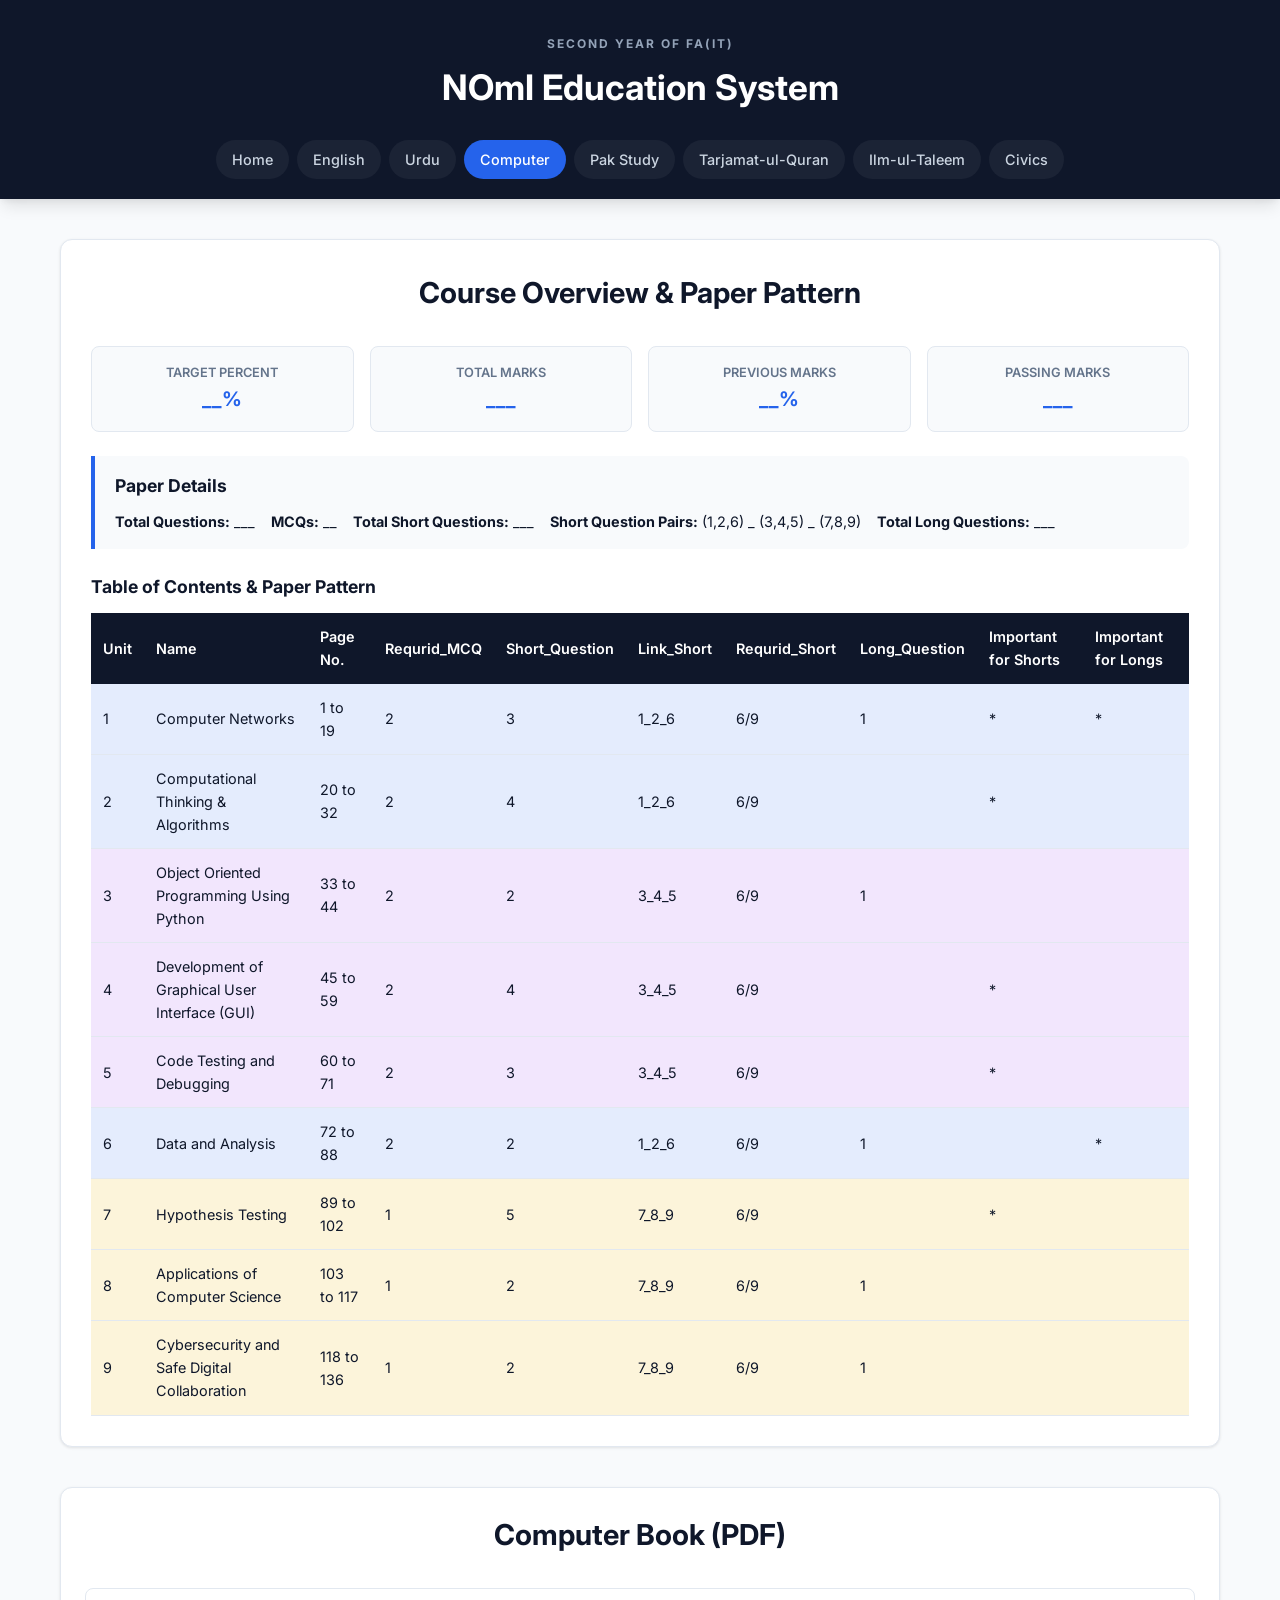
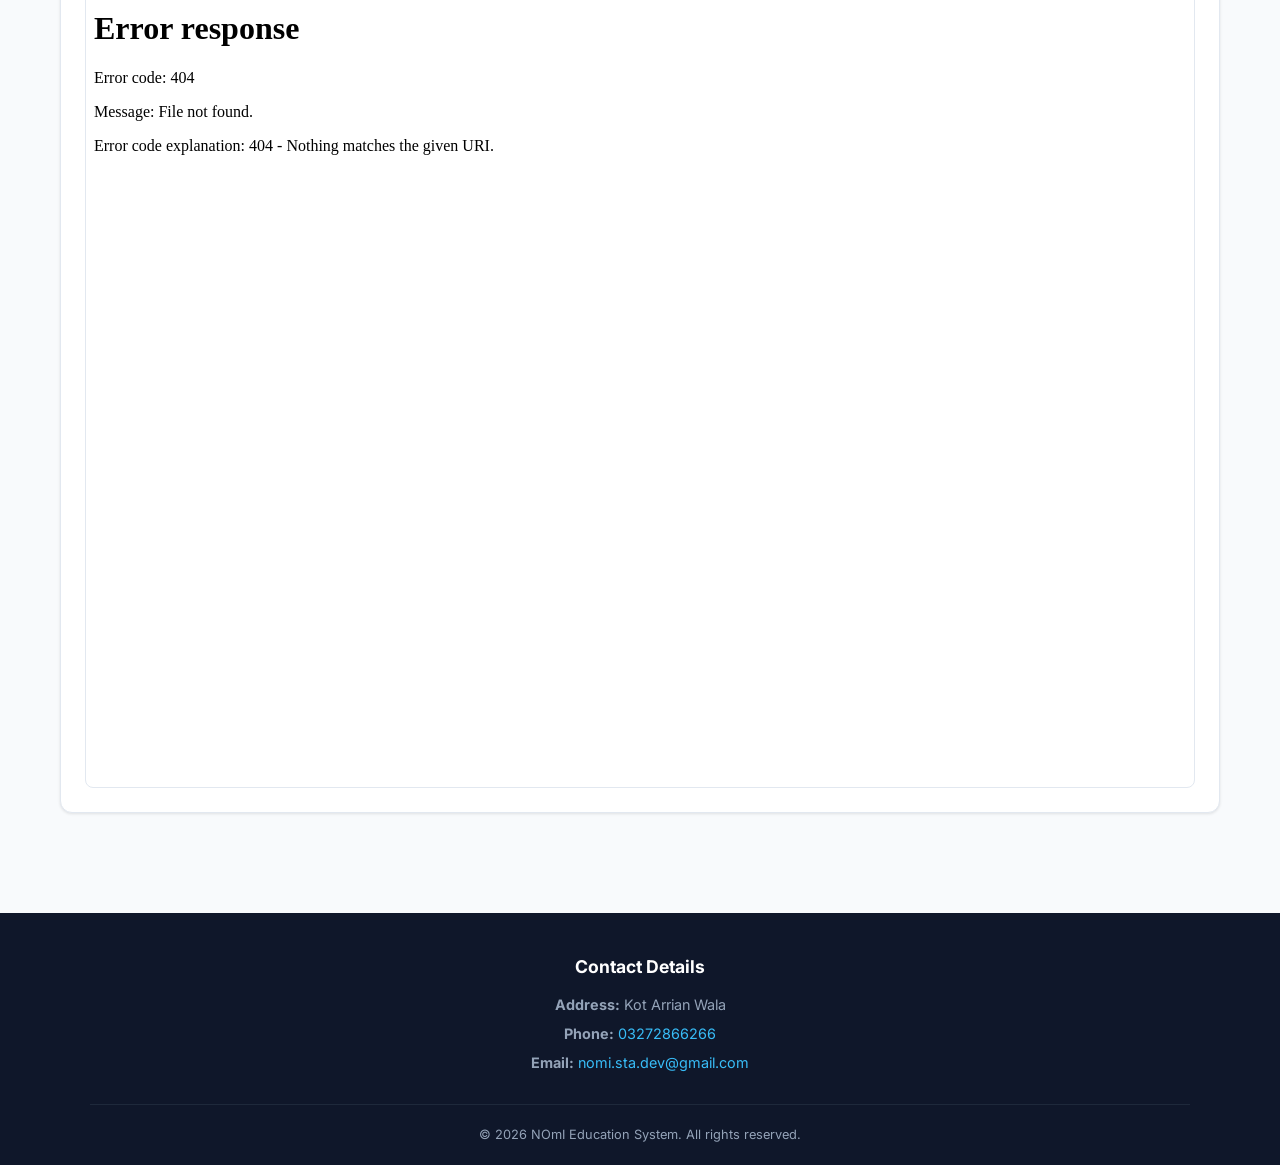
==== computer.html @ 15290ee9 "I have upload my code" ====
<!DOCTYPE html>
<html lang="en">
<head>
    <meta charset="UTF-8">
    <meta name="viewport" content="width=device-width, initial-scale=1.0">
    <title>Second Year of FA(IT) - Computer</title>

    <!-- Favicon Logo -->
    <link rel="icon" type="image/svg+xml" href="Media/logo.jpg">

    <link rel="stylesheet" href="style.css">
    <link rel="preconnect" href="https://fonts.googleapis.com">
    <link rel="preconnect" href="https://fonts.gstatic.com" crossorigin>
    <link href="https://fonts.googleapis.com/css2?family=Inter:wght@300;400;500;600;700&display=swap" rel="stylesheet">
</head>
<body>
    <!-- Header Section -->
    <header class="navbar-header">
        <div class="header-container">
            <span class="subtitle">Second Year of FA(IT)</span>
            <h1 class="main-title">NOmI Education System</h1>
            
            <nav class="nav-links">
                <a href="index.html">Home</a>
                <a href="english.html">English</a>
                <a href="urdu.html">Urdu</a>
                <a href="computer.html" class="active">Computer</a>
                <a href="pakstudy.html">Pak Study</a>
                <a href="tarquran.html">Tarjamat-ul-Quran</a>
                <a href="education.html">Ilm-ul-Taleem</a>
                <a href="civics.html">Civics</a>
            </nav>
        </div>
    </header>

    <!-- Main Content -->
    <main class="container">
        
        <!-- Syllabus & Paper Pattern Overview -->
        <section class="syllabus-card">
            <h2 class="section-title">Course Overview & Paper Pattern</h2>
            
            <!-- Quick Stats Grid -->
            <div class="stats-grid">
                <div class="stat-box">
                    <span class="stat-label">Target Percent</span>
                    <span class="stat-value">__%</span>
                </div>
                <div class="stat-box">
                    <span class="stat-label">Total Marks</span>
                    <span class="stat-value">___</span>
                </div>
                <div class="stat-box">
                    <span class="stat-label">Previous Marks</span>
                    <span class="stat-value">__%</span>
                </div>
                <div class="stat-box">
                    <span class="stat-label">Passing Marks</span>
                    <span class="stat-value">___</span>
                </div>
            </div>

            <!-- Paper Details -->
            <div class="paper-details">
                <h3>Paper Details</h3>
                <ul>
                    <li><strong>Total Questions:</strong> ___</li>
                    <li><strong>MCQs:</strong> __</li>
                    <li><strong>Total Short Questions:</strong> ___</li>
                    <li><strong>Short Question Pairs:</strong> (1,2,6) _ (3,4,5) _ (7,8,9)</li>
                    <li><strong>Total Long Questions:</strong> ___</li>
                </ul>
            </div>

            <!-- Table of Contents -->
            <div class="table-responsive">
                <h3>Table of Contents & Paper Pattern</h3>
                <table class="syllabus-table">
                    <thead>
                        <tr>
                            <th>Unit</th>
                            <th>Name</th>
                            <th>Page No.</th>
                            <th>Requrid_MCQ</th>
                            <th>Short_Question</th>
                            <th>Link_Short</th>
                            <th>Requrid_Short</th>
                            <th>Long_Question</th>
                            <th>Important for Shorts</th>
                            <th>Important for Longs</th>
                        </tr>
                    </thead>
                    <tbody>
                        <tr class="highlight-blue">
                            <td>1</td>
                            <td>Computer Networks</td>
                            <td>1 to 19</td>
                            <td>2</td>
                            <td>3</td>
                            <td>1_2_6</td>
                            <td>6/9</td>
                            <td>1</td>
                            <td>*</td>
                            <td>*</td>
                        </tr>
                        <tr class="highlight-blue">
                            <td>2</td>
                            <td>Computational Thinking & Algorithms</td>
                            <td>20 to 32</td>
                            <td>2</td>
                            <td>4</td>
                            <td>1_2_6</td>
                            <td>6/9</td>
                            <td></td>
                            <td>*</td>
                            <td></td>
                        </tr>
                        <tr class="highlight-purple">
                            <td>3</td>
                            <td>Object Oriented Programming Using Python</td>
                            <td>33 to 44</td>
                            <td>2</td>
                            <td>2</td>
                            <td>3_4_5</td>
                            <td>6/9</td>
                            <td>1</td>
                            <td></td>
                            <td></td>
                        </tr>
                        <tr class="highlight-purple">
                            <td>4</td>
                            <td>Development of Graphical User Interface (GUI)</td>
                            <td>45 to 59</td>
                            <td>2</td>
                            <td>4</td>
                            <td>3_4_5</td>
                            <td>6/9</td>
                            <td></td>
                            <td>*</td>
                            <td></td>
                        </tr>
                        <tr class="highlight-purple">
                            <td>5</td>
                            <td>Code Testing and Debugging</td>
                            <td>60 to 71</td>
                            <td>2</td>
                            <td>3</td>
                            <td>3_4_5</td>
                            <td>6/9</td>
                            <td></td>
                            <td>*</td>
                            <td></td>
                        </tr>
                        <tr class="highlight-blue">
                            <td>6</td>
                            <td>Data and Analysis</td>
                            <td>72 to 88</td>
                            <td>2</td>
                            <td>2</td>
                            <td>1_2_6</td>
                            <td>6/9</td>
                            <td>1</td>
                            <td></td>
                            <td>*</td>
                        </tr>
                        <tr class="highlight-yellow">
                            <td>7</td>
                            <td>Hypothesis Testing</td>
                            <td>89 to 102</td>
                            <td>1</td>
                            <td>5</td>
                            <td>7_8_9</td>
                            <td>6/9</td>
                            <td></td>
                            <td>*</td>
                            <td></td>
                        </tr>
                        <tr class="highlight-yellow">
                            <td>8</td>
                            <td>Applications of Computer Science</td>
                            <td>103 to 117</td>
                            <td>1</td>
                            <td>2</td>
                            <td>7_8_9</td>
                            <td>6/9</td>
                            <td>1</td>
                            <td></td>
                            <td></td>
                        </tr>
                        <tr class="highlight-yellow">
                            <td>9</td>
                            <td>Cybersecurity and Safe Digital Collaboration</td>
                            <td>118 to 136</td>
                            <td>1</td>
                            <td>2</td>
                            <td>7_8_9</td>
                            <td>6/9</td>
                            <td>1</td>
                            <td></td>
                            <td></td>
                        </tr>
                    </tbody>
                </table>
            </div>
        </section>

        <!-- PDF Viewer Section -->
        <section class="pdf-container-section">
            <h2 class="section-title">Computer Book (PDF)</h2>
            <div class="pdf-wrapper">
                <iframe src="Media/PDF/computer.pdf" title="Computer Notes PDF"></iframe>
            </div>
        </section>

    </main>

    <!-- Footer Section -->
    <footer class="footer">
        <div class="footer-container">
            <div class="footer-info">
                <h4>Contact Details</h4>
                <p><strong>Address:</strong> Kot Arrian Wala</p>
                <p><strong>Phone:</strong> <a href="tel:03272866266">03272866266</a></p>
                <p><strong>Email:</strong> <a href="mailto:nomi.sta.dev@gmail.com">nomi.sta.dev@gmail.com</a></p>
            </div>
            <div class="footer-bottom">
                <p>&copy; 2026 NOmI Education System. All rights reserved.</p>
            </div>
        </div>
    </footer>
</body>
</html>
---- style.css ----
/* Core Reset & Variables */
* {
    margin: 0;
    padding: 0;
    box-sizing: border-box;
}

:root {
    --bg-primary: #0f172a;
    --bg-card: #ffffff;
    --bg-body: #f8fafc;
    --text-dark: #0f172a;
    --text-muted: #64748b;
    --accent: #2563eb;
    --accent-hover: #1d4ed8;
    --border-color: #e2e8f0;
    --shadow-sm: 0 1px 3px rgba(0,0,0,0.1);
    --shadow-md: 0 10px 15px -3px rgba(0,0,0,0.1), 0 4px 6px -2px rgba(0,0,0,0.05);
    --radius: 12px;
}

body {
    font-family: 'Inter', system-ui, -apple-system, BlinkMacSystemFont, sans-serif;
    background-color: var(--bg-body);
    color: var(--text-dark);
    line-height: 1.6;
    display: flex;
    flex-direction: column;
    min-height: 100vh;
}

/* Header & Navigation */
.navbar-header {
    background-color: var(--bg-primary);
    color: #ffffff;
    padding: 30px 20px 20px 20px;
    text-align: center;
    box-shadow: var(--shadow-md);
}

.header-container {
    max-width: 1100px;
    margin: 0 auto;
}

.subtitle {
    display: inline-block;
    font-size: 0.75rem;
    font-weight: 700;
    text-transform: uppercase;
    letter-spacing: 2px;
    color: #94a3b8;
    margin-bottom: 6px;
}

.main-title {
    font-size: 2.2rem;
    font-weight: 700;
    color: #ffffff;
    margin-bottom: 24px;
}

.nav-links {
    display: flex;
    flex-wrap: wrap;
    justify-content: center;
    gap: 8px;
}

.nav-links a {
    color: #cbd5e1;
    text-decoration: none;
    padding: 8px 16px;
    font-size: 0.9rem;
    font-weight: 500;
    border-radius: 20px;
    background-color: rgba(255, 255, 255, 0.05);
    transition: all 0.2s ease;
}

.nav-links a:hover {
    background-color: var(--accent);
    color: #ffffff;
    transform: translateY(-1px);
}

.nav-links a.active {
    background-color: var(--accent);
    color: #ffffff;
}

/* Main Layout */
.container {
    max-width: 1200px;
    margin: 40px auto;
    padding: 0 20px;
    flex: 1;
}

.section-title {
    text-align: center;
    font-size: 1.8rem;
    font-weight: 700;
    color: var(--text-dark);
    margin-bottom: 30px;
}

/* Grid System */
.card-grid {
    display: grid;
    grid-template-columns: repeat(3, 1fr);
    gap: 24px;
}

/* Card Styling */
.card {
    background-color: var(--bg-card);
    border: 1px solid var(--border-color);
    border-radius: var(--radius);
    overflow: hidden;
    box-shadow: var(--shadow-sm);
    transition: transform 0.3s ease, box-shadow 0.3s ease;
    display: flex;
    flex-direction: column;
}

.card:hover {
    transform: translateY(-5px);
    box-shadow: var(--shadow-md);
}

/* Card Image Wrapper */
.card-image-wrapper {
    position: relative;
    width: 100%;
    height: 360px;
    background-color: #0f172a;
    overflow: hidden;
}

.card-image-wrapper img {
    width: 100%;
    height: 100%;
    object-fit: cover;
    object-position: center 20%;
    display: block;
    transition: transform 0.3s ease;
}

.card:hover .card-image-wrapper img {
    transform: scale(1.03);
}

/* Placeholder Images */
.placeholder-img {
    display: flex;
    align-items: center;
    justify-content: center;
    background: linear-gradient(135deg, #1e293b 0%, #334155 100%);
}

.placeholder-icon {
    font-size: 3.5rem;
}

/* Badges */
.badge {
    position: absolute;
    top: 12px;
    right: 12px;
    background-color: rgba(15, 23, 42, 0.85);
    color: #ffffff;
    font-size: 0.75rem;
    font-weight: 600;
    padding: 4px 10px;
    border-radius: 12px;
    backdrop-filter: blur(4px);
    z-index: 2;
}

.badge.highlight {
    background-color: var(--accent);
}

/* Card Content */
.card-content {
    padding: 20px;
    display: flex;
    flex-direction: column;
    flex: 1;
}

.card-content h3 {
    font-size: 1.25rem;
    font-weight: 600;
    color: var(--text-dark);
    margin-bottom: 4px;
}

.card-content .institution {
    font-size: 0.85rem;
    font-weight: 600;
    color: var(--accent);
    margin-bottom: 12px;
}

.card-content .description {
    font-size: 0.9rem;
    color: var(--text-muted);
}

/* Buttons */
.btn-github {
    display: inline-block;
    margin-top: 15px;
    padding: 10px 18px;
    background-color: #24292e;
    color: #ffffff;
    font-size: 0.85rem;
    font-weight: 600;
    text-decoration: none;
    text-align: center;
    border-radius: 8px;
    box-shadow: 0 2px 4px rgba(0, 0, 0, 0.1);
    transition: background-color 0.2s ease, transform 0.2s ease, box-shadow 0.2s ease;
    align-self: flex-start;
}

.btn-github:hover {
    background-color: #0f172a;
    transform: translateY(-2px);
    box-shadow: 0 4px 8px rgba(0, 0, 0, 0.2);
}

/* Syllabus Card & Data Styling */
.syllabus-card {
    background-color: var(--bg-card);
    border: 1px solid var(--border-color);
    border-radius: var(--radius);
    padding: 30px;
    box-shadow: var(--shadow-sm);
    margin-bottom: 40px;
}

.stats-grid {
    display: grid;
    grid-template-columns: repeat(auto-fit, minmax(180px, 1fr));
    gap: 16px;
    margin-bottom: 24px;
}

.stat-box {
    background-color: var(--bg-body);
    border: 1px solid var(--border-color);
    border-radius: 8px;
    padding: 16px;
    text-align: center;
}

.stat-label {
    display: block;
    font-size: 0.8rem;
    color: var(--text-muted);
    font-weight: 600;
    text-transform: uppercase;
}

.stat-value {
    font-size: 1.25rem;
    font-weight: 700;
    color: var(--accent);
}

.paper-details {
    background-color: var(--bg-body);
    border-left: 4px solid var(--accent);
    padding: 16px 20px;
    border-radius: 0 8px 8px 0;
    margin-bottom: 24px;
}

.paper-details h3 {
    font-size: 1.1rem;
    margin-bottom: 10px;
    color: var(--text-dark);
}

.paper-details ul {
    list-style: none;
    display: flex;
    flex-wrap: wrap;
    gap: 16px;
}

.paper-details li {
    font-size: 0.9rem;
    color: var(--text-dark);
}

/* Table Styling */
.table-responsive {
    overflow-x: auto;
}

.table-responsive h3 {
    font-size: 1.1rem;
    margin-bottom: 12px;
    color: var(--text-dark);
}

.syllabus-table {
    width: 100%;
    border-collapse: collapse;
    font-size: 0.9rem;
    text-align: left;
}

.syllabus-table th {
    background-color: var(--bg-primary);
    color: #ffffff;
    padding: 12px;
    font-weight: 600;
}

.syllabus-table td {
    padding: 12px;
    border-bottom: 1px solid var(--border-color);
}

/* Table Row Highlights */
.syllabus-table tr.highlight-blue {
    background-color: rgba(37, 99, 235, 0.12);
}

.syllabus-table tr.highlight-purple {
    background-color: rgba(147, 51, 234, 0.12);
}

.syllabus-table tr.highlight-yellow {
    background-color: rgba(234, 179, 8, 0.15);
}

.syllabus-table tr.highlight-red {
    background-color: rgba(239, 68, 68, 0.12);
}

/* Table Row Hovers */
.syllabus-table tr:hover {
    background-color: rgba(37, 99, 235, 0.05);
}

.syllabus-table tr.highlight-blue:hover {
    background-color: rgba(37, 99, 235, 0.22);
}

.syllabus-table tr.highlight-purple:hover {
    background-color: rgba(147, 51, 234, 0.22);
}

.syllabus-table tr.highlight-yellow:hover {
    background-color: rgba(234, 179, 8, 0.25);
}

.syllabus-table tr.highlight-red:hover {
    background-color: rgba(239, 68, 68, 0.22);
}

/* PDF Viewer */
.pdf-container-section {
    background-color: var(--bg-card);
    border: 1px solid var(--border-color);
    border-radius: var(--radius);
    padding: 24px;
    box-shadow: var(--shadow-sm);
}

.pdf-wrapper {
    position: relative;
    width: 100%;
    height: 800px;
    border-radius: 8px;
    overflow: hidden;
    border: 1px solid var(--border-color);
}

.pdf-wrapper iframe {
    width: 100%;
    height: 100%;
    border: none;
}

/* Footer Styling */
.footer {
    background-color: var(--bg-primary);
    color: #94a3b8;
    padding: 40px 20px 20px 20px;
    margin-top: 60px;
}

.footer-container {
    max-width: 1100px;
    margin: 0 auto;
    text-align: center;
}

.footer-info h4 {
    color: #ffffff;
    font-size: 1.1rem;
    margin-bottom: 12px;
}

.footer-info p {
    font-size: 0.9rem;
    margin-bottom: 6px;
}

.footer-info a {
    color: #38bdf8;
    text-decoration: none;
}

.footer-info a:hover {
    text-decoration: underline;
}

.footer-bottom {
    margin-top: 30px;
    padding-top: 20px;
    border-top: 1px solid #1e293b;
    font-size: 0.8rem;
}

/* Media Queries */
@media (max-width: 992px) {
    .card-grid {
        grid-template-columns: repeat(2, 1fr);
    }
}

@media (max-width: 768px) {
    .main-title {
        font-size: 1.6rem;
    }

    .pdf-wrapper {
        height: 500px;
    }

    .syllabus-card {
        padding: 18px;
    }
}

@media (max-width: 600px) {
    .card-grid {
        grid-template-columns: 1fr;
    }
}
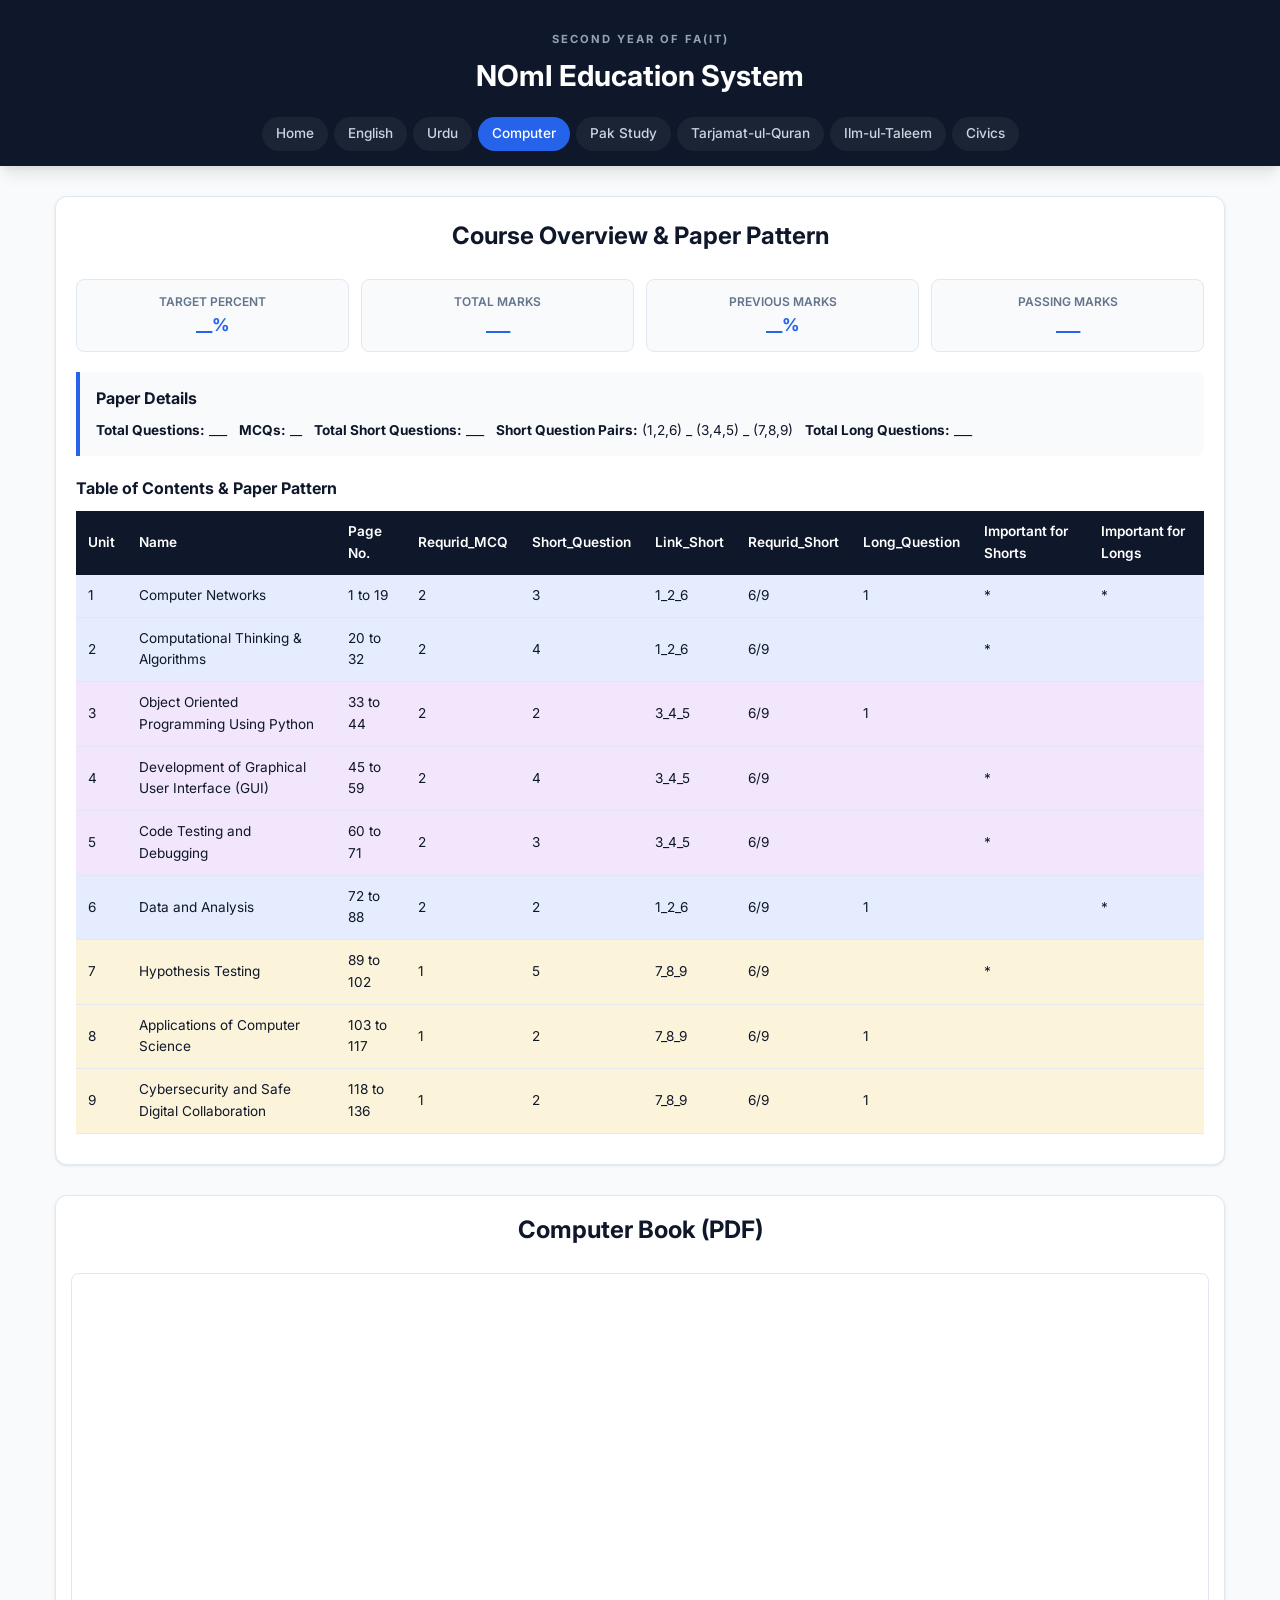
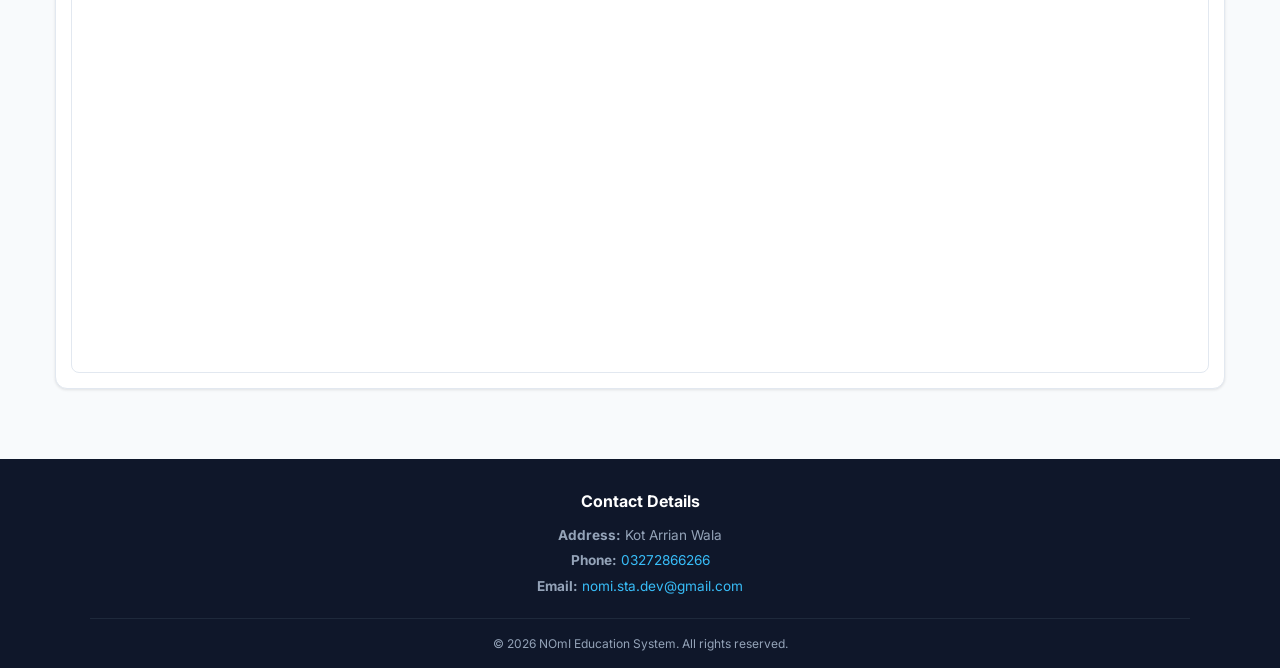
==== commit 94c2c8ec: "Change PDF source in computer.html Updated the PDF viewer section with a new iframe source for the C" ====
--- a/computer.html
+++ b/computer.html
@@ -208,7 +208,7 @@
         <section class="pdf-container-section">
             <h2 class="section-title">Computer Book (PDF)</h2>
             <div class="pdf-wrapper">
-                <iframe src="Media/PDF/computer.pdf" title="Computer Notes PDF"></iframe>
+                <iframe src="https://drive.google.com/file/d/10zTI17U8YwHIDpErngLdgOneRbb3RB8m/preview" title="Computer Notes PDF"></iframe>
             </div>
         </section>
 
@@ -229,4 +229,4 @@
         </div>
     </footer>
 </body>
-</html>+</html>
--- a/style.css
+++ b/style.css
@@ -27,13 +27,14 @@
     display: flex;
     flex-direction: column;
     min-height: 100vh;
+    overflow-x: hidden;
 }
 
 /* Header & Navigation */
 .navbar-header {
     background-color: var(--bg-primary);
     color: #ffffff;
-    padding: 30px 20px 20px 20px;
+    padding: 25px 15px 15px 15px;
     text-align: center;
     box-shadow: var(--shadow-md);
 }
@@ -45,33 +46,33 @@
 
 .subtitle {
     display: inline-block;
-    font-size: 0.75rem;
+    font-size: 0.7rem;
     font-weight: 700;
     text-transform: uppercase;
     letter-spacing: 2px;
     color: #94a3b8;
-    margin-bottom: 6px;
+    margin-bottom: 4px;
 }
 
 .main-title {
-    font-size: 2.2rem;
+    font-size: 1.8rem;
     font-weight: 700;
     color: #ffffff;
-    margin-bottom: 24px;
+    margin-bottom: 18px;
 }
 
 .nav-links {
     display: flex;
     flex-wrap: wrap;
     justify-content: center;
-    gap: 8px;
+    gap: 6px;
 }
 
 .nav-links a {
     color: #cbd5e1;
     text-decoration: none;
-    padding: 8px 16px;
-    font-size: 0.9rem;
+    padding: 6px 14px;
+    font-size: 0.85rem;
     font-weight: 500;
     border-radius: 20px;
     background-color: rgba(255, 255, 255, 0.05);
@@ -92,24 +93,25 @@
 /* Main Layout */
 .container {
     max-width: 1200px;
-    margin: 40px auto;
-    padding: 0 20px;
+    margin: 30px auto;
+    padding: 0 15px;
     flex: 1;
+    width: 100%;
 }
 
 .section-title {
     text-align: center;
-    font-size: 1.8rem;
+    font-size: 1.5rem;
     font-weight: 700;
     color: var(--text-dark);
-    margin-bottom: 30px;
+    margin-bottom: 24px;
 }
 
 /* Grid System */
 .card-grid {
     display: grid;
     grid-template-columns: repeat(3, 1fr);
-    gap: 24px;
+    gap: 20px;
 }
 
 /* Card Styling */
@@ -133,7 +135,7 @@
 .card-image-wrapper {
     position: relative;
     width: 100%;
-    height: 360px;
+    height: 300px;
     background-color: #0f172a;
     overflow: hidden;
 }
@@ -160,7 +162,7 @@
 }
 
 .placeholder-icon {
-    font-size: 3.5rem;
+    font-size: 3rem;
 }
 
 /* Badges */
@@ -184,39 +186,39 @@
 
 /* Card Content */
 .card-content {
-    padding: 20px;
+    padding: 16px;
     display: flex;
     flex-direction: column;
     flex: 1;
 }
 
 .card-content h3 {
-    font-size: 1.25rem;
+    font-size: 1.15rem;
     font-weight: 600;
     color: var(--text-dark);
     margin-bottom: 4px;
 }
 
 .card-content .institution {
+    font-size: 0.8rem;
+    font-weight: 600;
+    color: var(--accent);
+    margin-bottom: 10px;
+}
+
+.card-content .description {
     font-size: 0.85rem;
-    font-weight: 600;
-    color: var(--accent);
-    margin-bottom: 12px;
-}
-
-.card-content .description {
-    font-size: 0.9rem;
     color: var(--text-muted);
 }
 
 /* Buttons */
 .btn-github {
     display: inline-block;
-    margin-top: 15px;
-    padding: 10px 18px;
+    margin-top: 12px;
+    padding: 8px 16px;
     background-color: #24292e;
     color: #ffffff;
-    font-size: 0.85rem;
+    font-size: 0.8rem;
     font-weight: 600;
     text-decoration: none;
     text-align: center;
@@ -237,36 +239,36 @@
     background-color: var(--bg-card);
     border: 1px solid var(--border-color);
     border-radius: var(--radius);
-    padding: 30px;
+    padding: 20px;
     box-shadow: var(--shadow-sm);
-    margin-bottom: 40px;
+    margin-bottom: 30px;
 }
 
 .stats-grid {
     display: grid;
-    grid-template-columns: repeat(auto-fit, minmax(180px, 1fr));
-    gap: 16px;
-    margin-bottom: 24px;
+    grid-template-columns: repeat(auto-fit, minmax(140px, 1fr));
+    gap: 12px;
+    margin-bottom: 20px;
 }
 
 .stat-box {
     background-color: var(--bg-body);
     border: 1px solid var(--border-color);
     border-radius: 8px;
-    padding: 16px;
+    padding: 12px;
     text-align: center;
 }
 
 .stat-label {
     display: block;
-    font-size: 0.8rem;
+    font-size: 0.75rem;
     color: var(--text-muted);
     font-weight: 600;
     text-transform: uppercase;
 }
 
 .stat-value {
-    font-size: 1.25rem;
+    font-size: 1.1rem;
     font-weight: 700;
     color: var(--accent);
 }
@@ -274,14 +276,14 @@
 .paper-details {
     background-color: var(--bg-body);
     border-left: 4px solid var(--accent);
-    padding: 16px 20px;
+    padding: 14px 16px;
     border-radius: 0 8px 8px 0;
-    margin-bottom: 24px;
+    margin-bottom: 20px;
 }
 
 .paper-details h3 {
-    font-size: 1.1rem;
-    margin-bottom: 10px;
+    font-size: 1rem;
+    margin-bottom: 8px;
     color: var(--text-dark);
 }
 
@@ -289,41 +291,45 @@
     list-style: none;
     display: flex;
     flex-wrap: wrap;
-    gap: 16px;
+    gap: 12px;
 }
 
 .paper-details li {
-    font-size: 0.9rem;
+    font-size: 0.85rem;
     color: var(--text-dark);
 }
 
 /* Table Styling */
 .table-responsive {
+    width: 100%;
     overflow-x: auto;
+    -webkit-overflow-scrolling: touch;
+    margin-bottom: 10px;
 }
 
 .table-responsive h3 {
-    font-size: 1.1rem;
-    margin-bottom: 12px;
+    font-size: 1rem;
+    margin-bottom: 10px;
     color: var(--text-dark);
 }
 
 .syllabus-table {
     width: 100%;
+    min-width: 600px;
     border-collapse: collapse;
-    font-size: 0.9rem;
+    font-size: 0.85rem;
     text-align: left;
 }
 
 .syllabus-table th {
     background-color: var(--bg-primary);
     color: #ffffff;
-    padding: 12px;
+    padding: 10px 12px;
     font-weight: 600;
 }
 
 .syllabus-table td {
-    padding: 12px;
+    padding: 10px 12px;
     border-bottom: 1px solid var(--border-color);
 }
 
@@ -370,14 +376,14 @@
     background-color: var(--bg-card);
     border: 1px solid var(--border-color);
     border-radius: var(--radius);
-    padding: 24px;
+    padding: 15px;
     box-shadow: var(--shadow-sm);
 }
 
 .pdf-wrapper {
     position: relative;
     width: 100%;
-    height: 800px;
+    height: 700px;
     border-radius: 8px;
     overflow: hidden;
     border: 1px solid var(--border-color);
@@ -393,8 +399,8 @@
 .footer {
     background-color: var(--bg-primary);
     color: #94a3b8;
-    padding: 40px 20px 20px 20px;
-    margin-top: 60px;
+    padding: 30px 15px 15px 15px;
+    margin-top: 40px;
 }
 
 .footer-container {
@@ -405,13 +411,13 @@
 
 .footer-info h4 {
     color: #ffffff;
-    font-size: 1.1rem;
-    margin-bottom: 12px;
+    font-size: 1rem;
+    margin-bottom: 10px;
 }
 
 .footer-info p {
-    font-size: 0.9rem;
-    margin-bottom: 6px;
+    font-size: 0.85rem;
+    margin-bottom: 4px;
 }
 
 .footer-info a {
@@ -424,14 +430,14 @@
 }
 
 .footer-bottom {
-    margin-top: 30px;
-    padding-top: 20px;
+    margin-top: 20px;
+    padding-top: 15px;
     border-top: 1px solid #1e293b;
-    font-size: 0.8rem;
-}
-
-/* Media Queries */
-@media (max-width: 992px) {
+    font-size: 0.75rem;
+}
+
+/* Responsive Media Queries */
+@media (max-width: 1024px) {
     .card-grid {
         grid-template-columns: repeat(2, 1fr);
     }
@@ -439,15 +445,15 @@
 
 @media (max-width: 768px) {
     .main-title {
-        font-size: 1.6rem;
+        font-size: 1.5rem;
     }
 
     .pdf-wrapper {
-        height: 500px;
+        height: 480px;
     }
 
     .syllabus-card {
-        padding: 18px;
+        padding: 15px;
     }
 }
 
@@ -455,4 +461,21 @@
     .card-grid {
         grid-template-columns: 1fr;
     }
-}+
+    .navbar-header {
+        padding: 20px 10px 10px 10px;
+    }
+
+    .main-title {
+        font-size: 1.3rem;
+    }
+
+    .nav-links a {
+        padding: 5px 10px;
+        font-size: 0.8rem;
+    }
+
+    .pdf-wrapper {
+        height: 400px;
+    }
+}
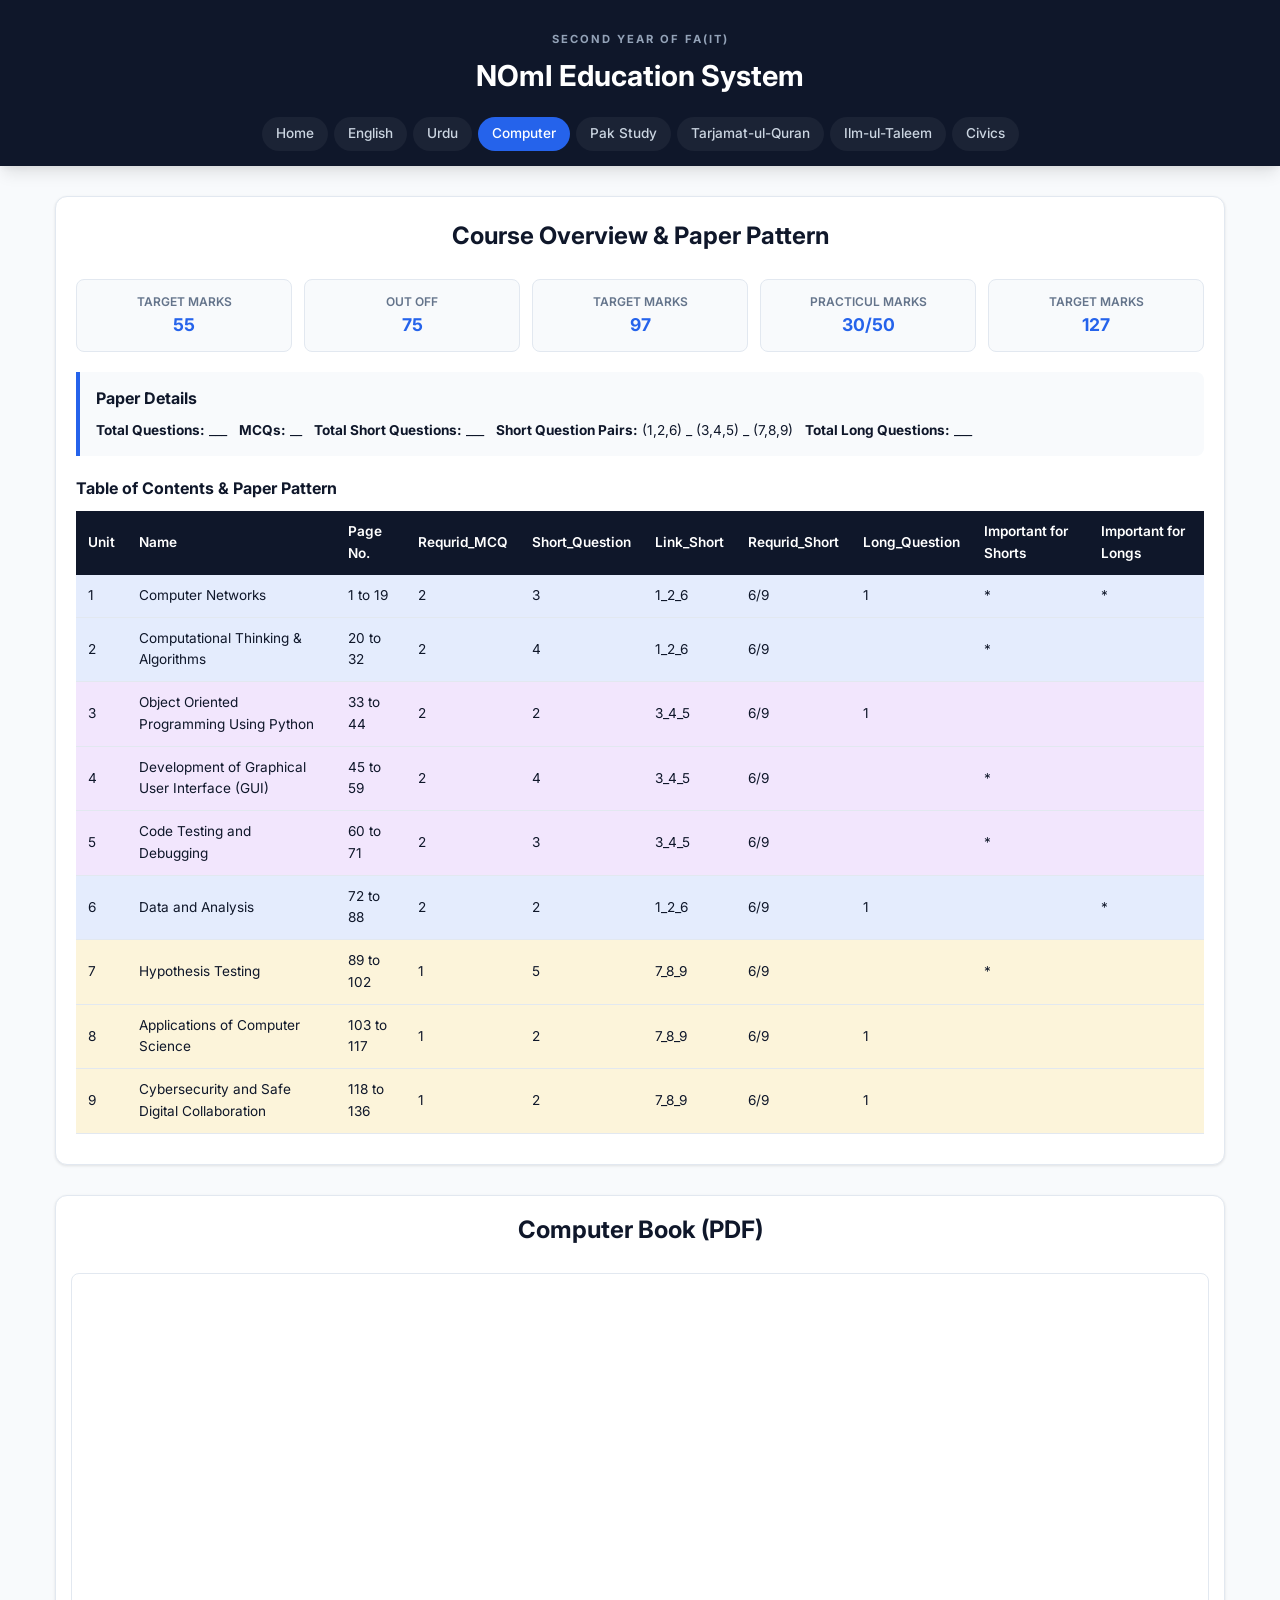
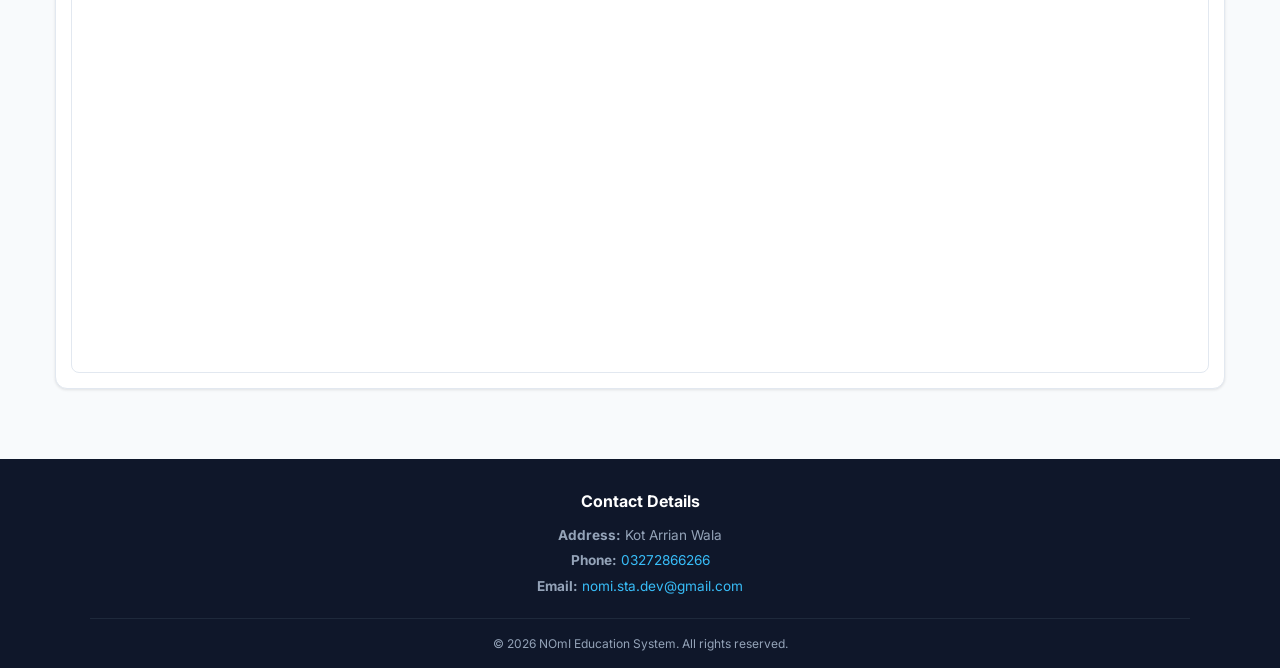
==== commit 3d758e30: "Revise syllabus statistics and paper details Updated syllabus statistics and paper details in the co" ====
--- a/computer.html
+++ b/computer.html
@@ -43,20 +43,24 @@
             <!-- Quick Stats Grid -->
             <div class="stats-grid">
                 <div class="stat-box">
-                    <span class="stat-label">Target Percent</span>
-                    <span class="stat-value">__%</span>
-                </div>
-                <div class="stat-box">
-                    <span class="stat-label">Total Marks</span>
-                    <span class="stat-value">___</span>
-                </div>
-                <div class="stat-box">
-                    <span class="stat-label">Previous Marks</span>
-                    <span class="stat-value">__%</span>
-                </div>
-                <div class="stat-box">
-                    <span class="stat-label">Passing Marks</span>
-                    <span class="stat-value">___</span>
+                    <span class="stat-label">Target Marks</span>
+                    <span class="stat-value">55</span>
+                </div>
+                <div class="stat-box">
+                    <span class="stat-label">Out off</span>
+                    <span class="stat-value">75</span>
+                </div>
+                <div class="stat-box">
+                    <span class="stat-label">Target Marks</span>
+                    <span class="stat-value">97</span>
+                </div>
+                <div class="stat-box">
+                    <span class="stat-label">Practicul Marks</span>
+                    <span class="stat-value">30/50</span>
+                </div>
+                <div class="stat-box">
+                    <span class="stat-label">Target Marks</span>
+                    <span class="stat-value">127</span>
                 </div>
             </div>
 
